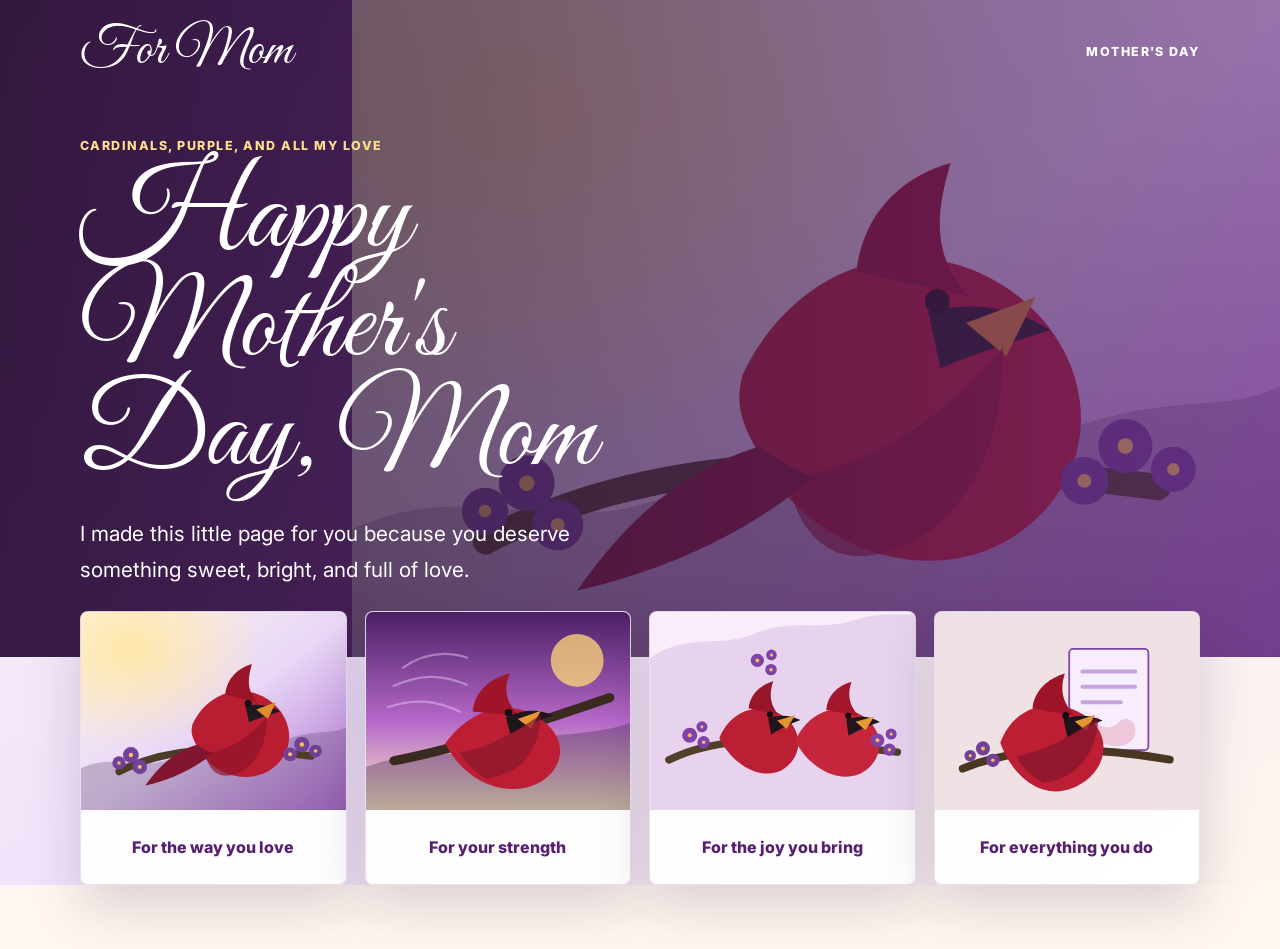
==== index.html @ 03bc569e "Initial commit" ====
<!DOCTYPE html>
<html lang="en">
<head>
    <meta charset="UTF-8">
    <meta name="viewport" content="width=device-width, initial-scale=1.0">
    <title>Happy Mother's Day</title>
    <link rel="preconnect" href="https://fonts.googleapis.com">
    <link rel="preconnect" href="https://fonts.gstatic.com" crossorigin>
    <link href="https://fonts.googleapis.com/css2?family=Great+Vibes&family=Inter:wght@400;500;700;800&display=swap" rel="stylesheet">
    <link rel="stylesheet" href="style.css">
</head>
<body>
    <header class="site-header">
        <nav class="nav">
            <a class="brand" href="index.html">For Mom</a>
            <span class="nav-note">Mother's Day</span>
        </nav>
        <section class="hero">
            <div class="hero-copy">
                <p class="eyebrow">Cardinals, purple, and all my love</p>
                <h1>Happy Mother's Day, Mom</h1>
                <p>
                    I made this little page for you because you deserve something sweet,
                    bright, and full of love.
                </p>
            </div>
        </section>
    </header>

    <main>
        <section class="gallery" aria-label="Mother's Day memories">
            <a class="memory-card" href="messages/love.html">
                <img src="assets/images/cardinal-love.svg" alt="A red cardinal among purple flowers">
                <span>For the way you love</span>
            </a>

            <a class="memory-card" href="messages/strength.html">
                <img src="assets/images/cardinal-strength.svg" alt="A cardinal sitting on a branch at sunrise">
                <span>For your strength</span>
            </a>

            <a class="memory-card" href="messages/joy.html">
                <img src="assets/images/cardinal-joy.svg" alt="Two cardinals with purple blossoms">
                <span>For the joy you bring</span>
            </a>

            <a class="memory-card" href="messages/thanks.html">
                <img src="assets/images/cardinal-thanks.svg" alt="A cardinal beside a purple Mother's Day note">
                <span>For everything you do</span>
            </a>
        </section>
    </main>
</body>
</html>
---- style.css ----
:root {
    --plum: #56206f;
    --violet: #8f47b5;
    --lavender: #f1e7fa;
    --rose: #ba1f33;
    --berry: #7f183f;
    --ink: #27152f;
    --cream: #fff8f0;
    --gold: #f1bb59;
    --leaf: #526b45;
    --shadow: 0 22px 55px rgba(57, 21, 71, 0.18);
}

* {
    box-sizing: border-box;
}

html {
    min-height: 100%;
    background: var(--cream);
}

body {
    margin: 0;
    min-height: 100%;
    font-family: "Inter", system-ui, -apple-system, BlinkMacSystemFont, "Segoe UI", sans-serif;
    color: var(--ink);
    background:
        radial-gradient(circle at 8% 12%, rgba(186, 31, 51, 0.15), transparent 28rem),
        linear-gradient(145deg, #fff8f0 0%, #f0e3fb 52%, #fff7ee 100%);
}

a {
    color: inherit;
}

.site-header {
    min-height: 54vh;
    position: relative;
    overflow: hidden;
    background:
        linear-gradient(90deg, rgba(39, 21, 47, 0.76), rgba(86, 32, 111, 0.55)),
        url("assets/images/cardinal-love.svg") center right / min(58rem, 100vw) no-repeat,
        linear-gradient(135deg, var(--plum), var(--violet));
    color: white;
}

.nav {
    width: min(1120px, calc(100% - 36px));
    margin: 0 auto;
    padding: 24px 0;
    display: flex;
    align-items: center;
    justify-content: space-between;
    gap: 16px;
}

.brand {
    font-family: "Great Vibes", cursive;
    font-size: clamp(2rem, 5vw, 3.4rem);
    line-height: 1;
    text-decoration: none;
}

.nav-note,
.eyebrow {
    text-transform: uppercase;
    font-size: 0.78rem;
    font-weight: 800;
    letter-spacing: 0.12em;
}

.hero {
    width: min(1120px, calc(100% - 36px));
    min-height: 38vh;
    margin: 0 auto;
    display: flex;
    align-items: center;
    padding: 36px 0 70px;
}

.hero-copy {
    max-width: 620px;
}

.eyebrow {
    margin: 0 0 12px;
    color: #ffde8c;
}

h1 {
    margin: 0;
    font-family: "Great Vibes", cursive;
    font-size: clamp(3.6rem, 10vw, 7.4rem);
    line-height: 0.92;
    font-weight: 400;
}

.hero p:last-child {
    max-width: 32rem;
    margin: 24px 0 0;
    font-size: clamp(1.05rem, 2vw, 1.3rem);
    line-height: 1.7;
}

.gallery {
    width: min(1120px, calc(100% - 36px));
    margin: -46px auto 64px;
    display: grid;
    grid-template-columns: repeat(4, minmax(0, 1fr));
    gap: 18px;
    position: relative;
    z-index: 2;
}

.memory-card {
    display: grid;
    grid-template-rows: auto minmax(74px, auto);
    overflow: hidden;
    border: 1px solid rgba(86, 32, 111, 0.13);
    border-radius: 8px;
    background: rgba(255, 255, 255, 0.92);
    text-decoration: none;
    box-shadow: var(--shadow);
    transition: transform 180ms ease, box-shadow 180ms ease;
}

.memory-card:hover,
.memory-card:focus-visible {
    transform: translateY(-5px);
    box-shadow: 0 28px 65px rgba(57, 21, 71, 0.23);
    outline: none;
}

.memory-card img {
    width: 100%;
    aspect-ratio: 4 / 3;
    object-fit: cover;
    display: block;
    background: var(--lavender);
}

.memory-card span {
    min-height: 74px;
    display: flex;
    align-items: center;
    justify-content: center;
    padding: 16px;
    text-align: center;
    color: var(--plum);
    font-weight: 800;
}

.message-page {
    display: grid;
    place-items: center;
    min-height: 100vh;
    padding: 28px 18px;
}

.message-wrap {
    width: min(820px, 100%);
}

.back-link {
    display: inline-flex;
    margin-bottom: 18px;
    color: var(--plum);
    font-weight: 800;
    text-decoration: none;
}

.back-link:hover,
.back-link:focus-visible {
    text-decoration: underline;
}

.message-card {
    overflow: hidden;
    border: 1px solid rgba(86, 32, 111, 0.12);
    border-radius: 8px;
    background: rgba(255, 255, 255, 0.94);
    box-shadow: var(--shadow);
}

.message-card img {
    width: 100%;
    max-height: 560px;
    object-fit: cover;
    display: block;
    background: var(--lavender);
}

.message-card h1,
.message-card p {
    width: min(650px, calc(100% - 40px));
    margin-left: auto;
    margin-right: auto;
    text-align: center;
}

.message-card h1 {
    margin-top: 34px;
    color: var(--plum);
    font-size: clamp(3rem, 10vw, 5.7rem);
}

.message-card p {
    margin-top: 16px;
    margin-bottom: 42px;
    font-size: clamp(1.05rem, 2.2vw, 1.35rem);
    line-height: 1.75;
}

@media (max-width: 860px) {
    .site-header {
        min-height: auto;
        background:
            linear-gradient(180deg, rgba(39, 21, 47, 0.7), rgba(86, 32, 111, 0.72)),
            url("assets/images/cardinal-love.svg") center bottom / 54rem no-repeat,
            linear-gradient(135deg, var(--plum), var(--violet));
    }

    .hero {
        min-height: 520px;
        align-items: flex-start;
        padding-top: 46px;
    }

    .gallery {
        grid-template-columns: repeat(2, minmax(0, 1fr));
        margin-top: 24px;
    }
}

@media (max-width: 560px) {
    .nav {
        align-items: flex-start;
        flex-direction: column;
    }

    .hero {
        min-height: 500px;
    }

    .gallery {
        grid-template-columns: 1fr;
    }
}
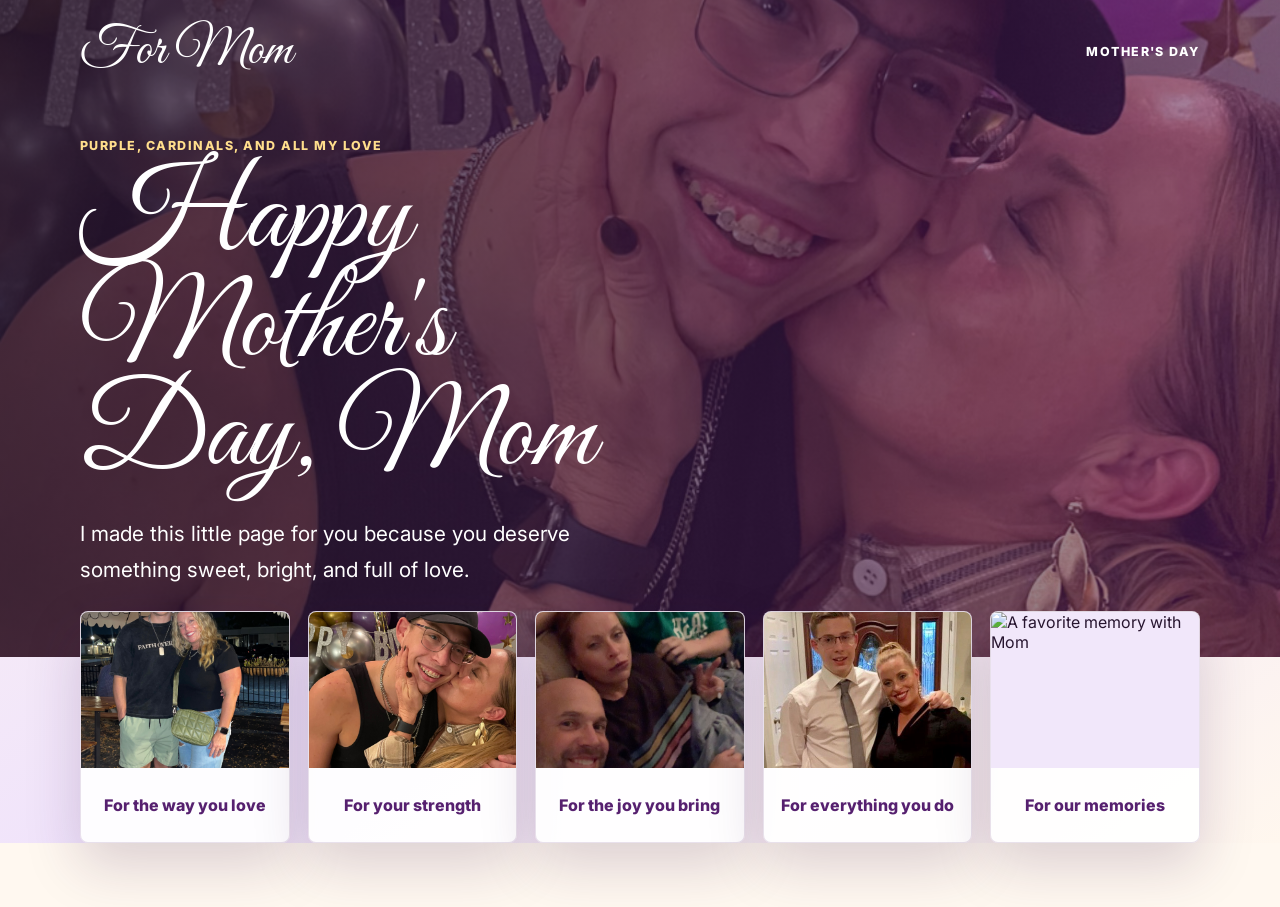
==== commit 119cb299: "Add photos to Mother's Day site" ====
--- a/index.html
+++ b/index.html
@@ -17,7 +17,7 @@
         </nav>
         <section class="hero">
             <div class="hero-copy">
-                <p class="eyebrow">Cardinals, purple, and all my love</p>
+                <p class="eyebrow">Purple, cardinals, and all my love</p>
                 <h1>Happy Mother's Day, Mom</h1>
                 <p>
                     I made this little page for you because you deserve something sweet,
@@ -30,23 +30,28 @@
     <main>
         <section class="gallery" aria-label="Mother's Day memories">
             <a class="memory-card" href="messages/love.html">
-                <img src="assets/images/cardinal-love.svg" alt="A red cardinal among purple flowers">
+                <img src="assets/images/mom-birthday.jpg" alt="Mom and Thomas smiling together outside at night">
                 <span>For the way you love</span>
             </a>
 
             <a class="memory-card" href="messages/strength.html">
-                <img src="assets/images/cardinal-strength.svg" alt="A cardinal sitting on a branch at sunrise">
+                <img src="assets/images/mom-party.jpg" alt="Mom kissing Thomas on the cheek in front of purple and gold balloons">
                 <span>For your strength</span>
             </a>
 
             <a class="memory-card" href="messages/joy.html">
-                <img src="assets/images/cardinal-joy.svg" alt="Two cardinals with purple blossoms">
+                <img src="assets/images/mom-family.jpg" alt="Family selfie on a couch">
                 <span>For the joy you bring</span>
             </a>
 
             <a class="memory-card" href="messages/thanks.html">
-                <img src="assets/images/cardinal-thanks.svg" alt="A cardinal beside a purple Mother's Day note">
+                <img src="assets/images/mom-formal.jpg" alt="Mom and Thomas dressed up together">
                 <span>For everything you do</span>
+            </a>
+
+            <a class="memory-card" href="messages/memories.html">
+                <img src="assets/images/mom-memory.jpg" alt="A favorite memory with Mom">
+                <span>For our memories</span>
             </a>
         </section>
     </main>
--- a/style.css
+++ b/style.css
@@ -39,8 +39,8 @@
     position: relative;
     overflow: hidden;
     background:
-        linear-gradient(90deg, rgba(39, 21, 47, 0.76), rgba(86, 32, 111, 0.55)),
-        url("assets/images/cardinal-love.svg") center right / min(58rem, 100vw) no-repeat,
+        linear-gradient(90deg, rgba(39, 21, 47, 0.84), rgba(86, 32, 111, 0.5)),
+        url("assets/images/mom-party.jpg") center right / cover no-repeat,
         linear-gradient(135deg, var(--plum), var(--violet));
     color: white;
 }
@@ -107,7 +107,7 @@
     width: min(1120px, calc(100% - 36px));
     margin: -46px auto 64px;
     display: grid;
-    grid-template-columns: repeat(4, minmax(0, 1fr));
+    grid-template-columns: repeat(auto-fit, minmax(190px, 1fr));
     gap: 18px;
     position: relative;
     z-index: 2;
@@ -217,7 +217,7 @@
         min-height: auto;
         background:
             linear-gradient(180deg, rgba(39, 21, 47, 0.7), rgba(86, 32, 111, 0.72)),
-            url("assets/images/cardinal-love.svg") center bottom / 54rem no-repeat,
+            url("assets/images/mom-party.jpg") center / cover no-repeat,
             linear-gradient(135deg, var(--plum), var(--violet));
     }
 
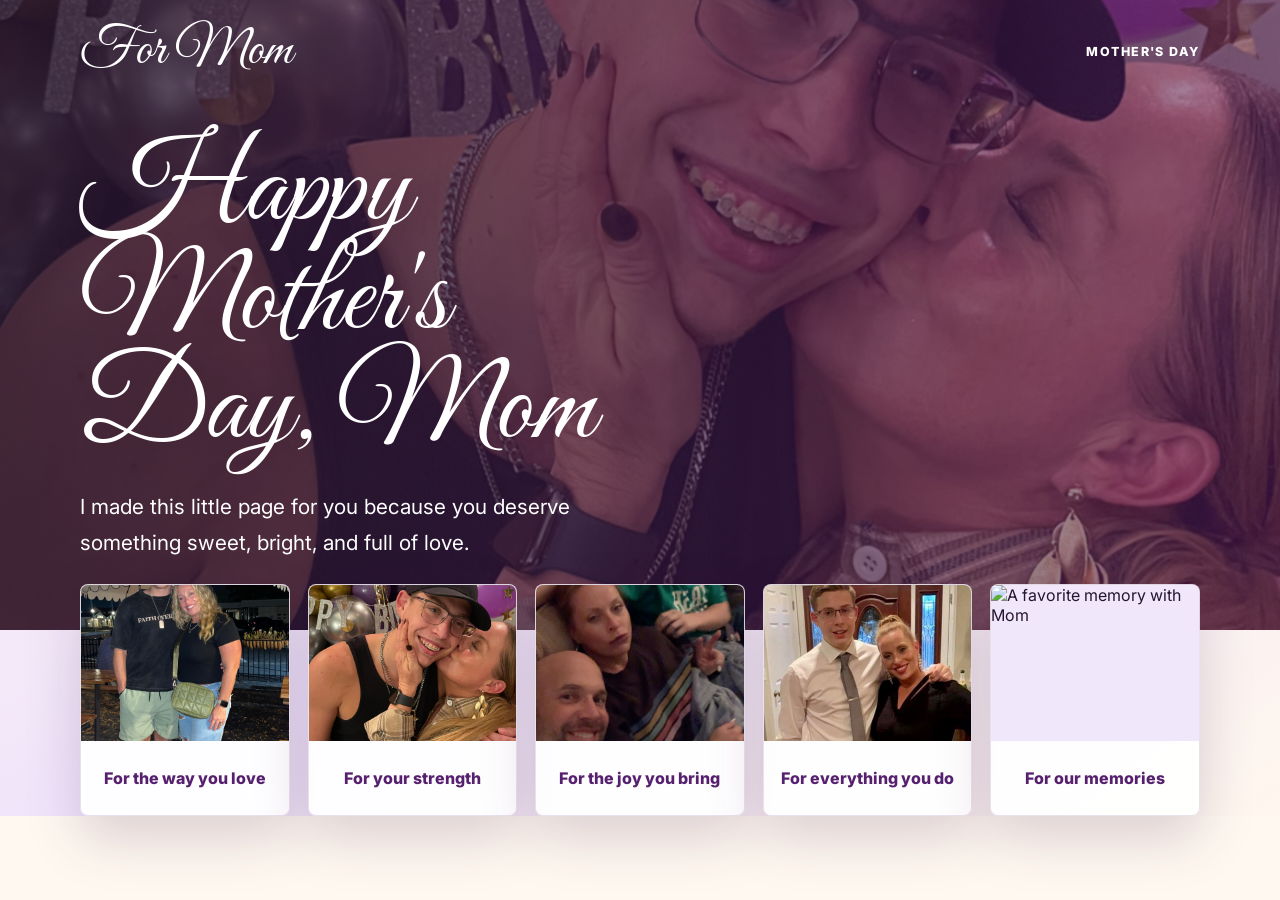
==== commit fbff26d5: "NO TOP TITLE" ====
--- a/index.html
+++ b/index.html
@@ -17,7 +17,6 @@
         </nav>
         <section class="hero">
             <div class="hero-copy">
-                <p class="eyebrow">Purple, cardinals, and all my love</p>
                 <h1>Happy Mother's Day, Mom</h1>
                 <p>
                     I made this little page for you because you deserve something sweet,
--- a/style.css
+++ b/style.css
@@ -216,34 +216,158 @@
     .site-header {
         min-height: auto;
         background:
-            linear-gradient(180deg, rgba(39, 21, 47, 0.7), rgba(86, 32, 111, 0.72)),
-            url("assets/images/mom-party.jpg") center / cover no-repeat,
+            linear-gradient(180deg, rgba(39, 21, 47, 0.56), rgba(39, 21, 47, 0.82)),
+            url("assets/images/mom-party.jpg") center top / cover no-repeat,
             linear-gradient(135deg, var(--plum), var(--violet));
     }
 
+    .nav {
+        width: min(100% - 28px, 1120px);
+        padding: 18px 0;
+    }
+
     .hero {
-        min-height: 520px;
-        align-items: flex-start;
-        padding-top: 46px;
+        width: min(100% - 28px, 1120px);
+        min-height: 62svh;
+        align-items: flex-end;
+        padding: 44px 0 34px;
     }
 
     .gallery {
+        width: min(100% - 28px, 1120px);
         grid-template-columns: repeat(2, minmax(0, 1fr));
-        margin-top: 24px;
-    }
-}
-
-@media (max-width: 560px) {
+        gap: 14px;
+        margin-top: 18px;
+        margin-bottom: 42px;
+    }
+
+    .message-page {
+        display: block;
+        padding: 14px;
+    }
+
+    .message-card img {
+        max-height: none;
+        aspect-ratio: 4 / 5;
+        object-fit: cover;
+    }
+
+    .message-card h1,
+    .message-card p {
+        width: min(100% - 28px, 650px);
+    }
+}
+
+@media (max-width: 620px) {
+    body {
+        background:
+            radial-gradient(circle at 0 0, rgba(186, 31, 51, 0.12), transparent 18rem),
+            linear-gradient(160deg, #fff8f0 0%, #f2e6fb 54%, #fff7ee 100%);
+    }
+
+    .site-header {
+        background:
+            linear-gradient(180deg, rgba(39, 21, 47, 0.36), rgba(39, 21, 47, 0.88)),
+            url("assets/images/mom-party.jpg") 54% top / cover no-repeat,
+            linear-gradient(135deg, var(--plum), var(--violet));
+    }
+
     .nav {
-        align-items: flex-start;
-        flex-direction: column;
+        align-items: center;
+        flex-direction: row;
+    }
+
+    .brand {
+        font-size: 2.65rem;
+    }
+
+    .nav-note {
+        font-size: 0.68rem;
+        letter-spacing: 0.1em;
     }
 
     .hero {
-        min-height: 500px;
+        min-height: 68svh;
+        padding-bottom: 28px;
+    }
+
+    .eyebrow {
+        margin-bottom: 10px;
+        font-size: 0.7rem;
+        line-height: 1.35;
+    }
+
+    h1 {
+        max-width: 9ch;
+        font-size: clamp(4.25rem, 18vw, 5.8rem);
+    }
+
+    .hero p:last-child {
+        max-width: 22rem;
+        margin-top: 18px;
+        font-size: 1rem;
+        line-height: 1.55;
     }
 
     .gallery {
         grid-template-columns: 1fr;
-    }
-}
+        gap: 16px;
+        margin-top: 16px;
+    }
+
+    .memory-card {
+        grid-template-rows: auto minmax(64px, auto);
+    }
+
+    .memory-card:hover {
+        transform: none;
+    }
+
+    .memory-card img {
+        aspect-ratio: 3 / 4;
+        object-fit: cover;
+    }
+
+    .memory-card:nth-child(2) img,
+    .memory-card:nth-child(3) img {
+        object-position: center top;
+    }
+
+    .memory-card:nth-child(4) img {
+        aspect-ratio: 1 / 1;
+    }
+
+    .memory-card span {
+        min-height: 64px;
+        padding: 14px 16px;
+        font-size: 1rem;
+    }
+
+    .back-link {
+        min-height: 44px;
+        align-items: center;
+        margin-bottom: 10px;
+    }
+
+    .message-card {
+        border-radius: 8px;
+    }
+
+    .message-card img {
+        aspect-ratio: auto;
+        max-height: 68svh;
+        object-fit: contain;
+    }
+
+    .message-card h1 {
+        margin-top: 26px;
+        font-size: clamp(3.1rem, 16vw, 4.9rem);
+    }
+
+    .message-card p {
+        margin-top: 12px;
+        margin-bottom: 32px;
+        font-size: 1.04rem;
+        line-height: 1.65;
+    }
+}
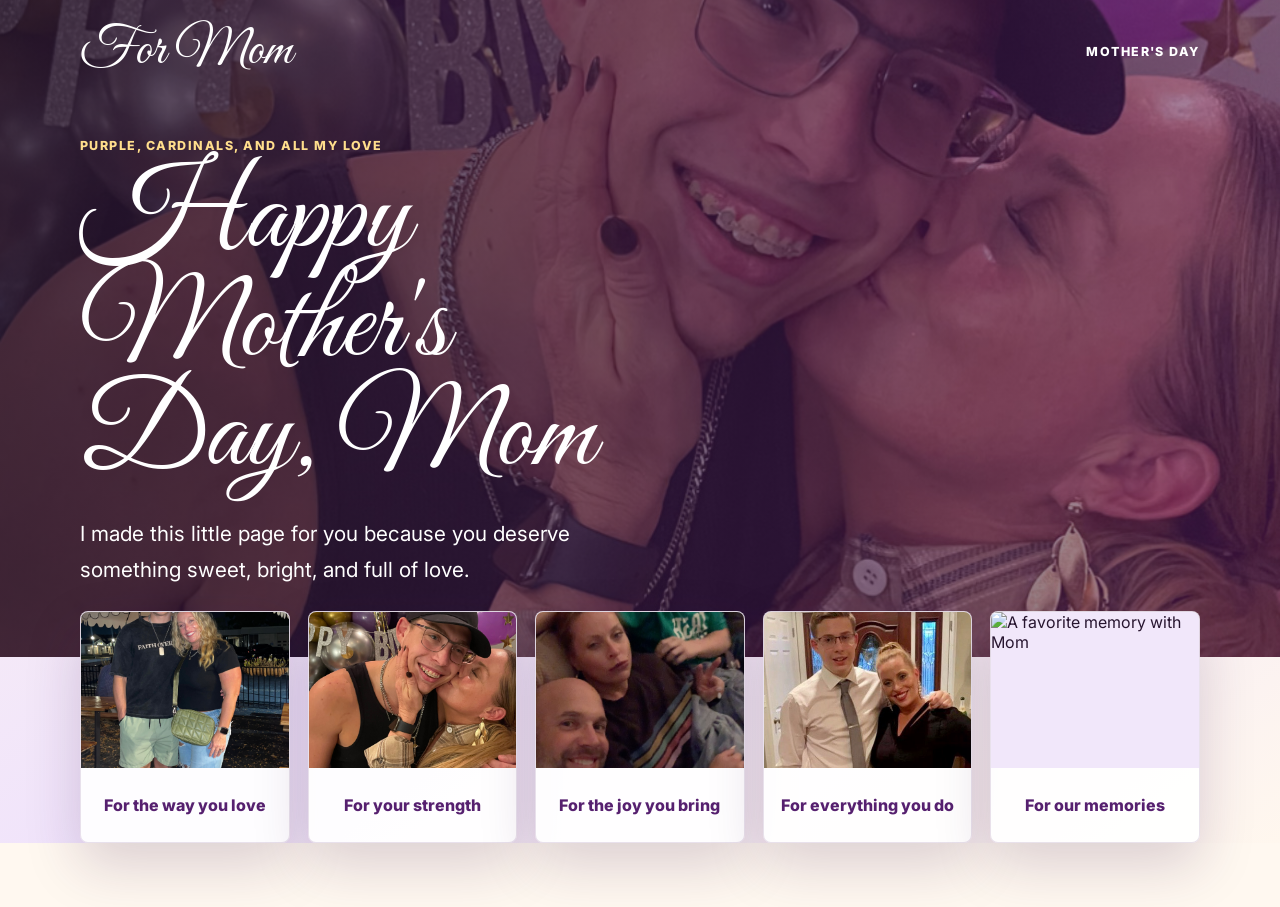
==== commit e083a7f1: "NO TOP TITLE" ====
--- a/index.html
+++ b/index.html
@@ -17,6 +17,7 @@
         </nav>
         <section class="hero">
             <div class="hero-copy">
+                <p class="eyebrow">Purple, cardinals, and all my love</p>
                 <h1>Happy Mother's Day, Mom</h1>
                 <p>
                     I made this little page for you because you deserve something sweet,
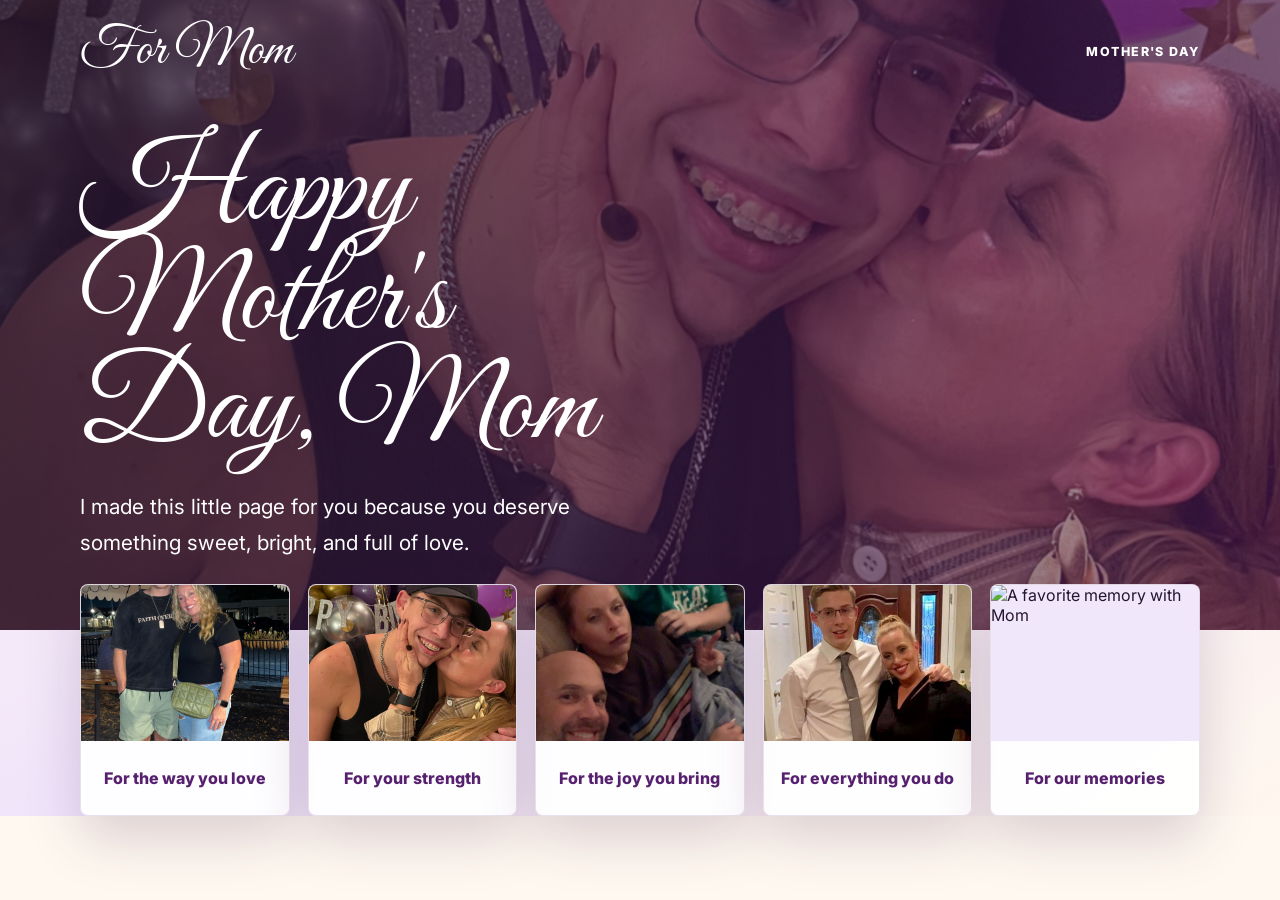
==== commit 33112a7b: "NO TOP TITLE" ====
--- a/index.html
+++ b/index.html
@@ -17,7 +17,6 @@
         </nav>
         <section class="hero">
             <div class="hero-copy">
-                <p class="eyebrow">Purple, cardinals, and all my love</p>
                 <h1>Happy Mother's Day, Mom</h1>
                 <p>
                     I made this little page for you because you deserve something sweet,
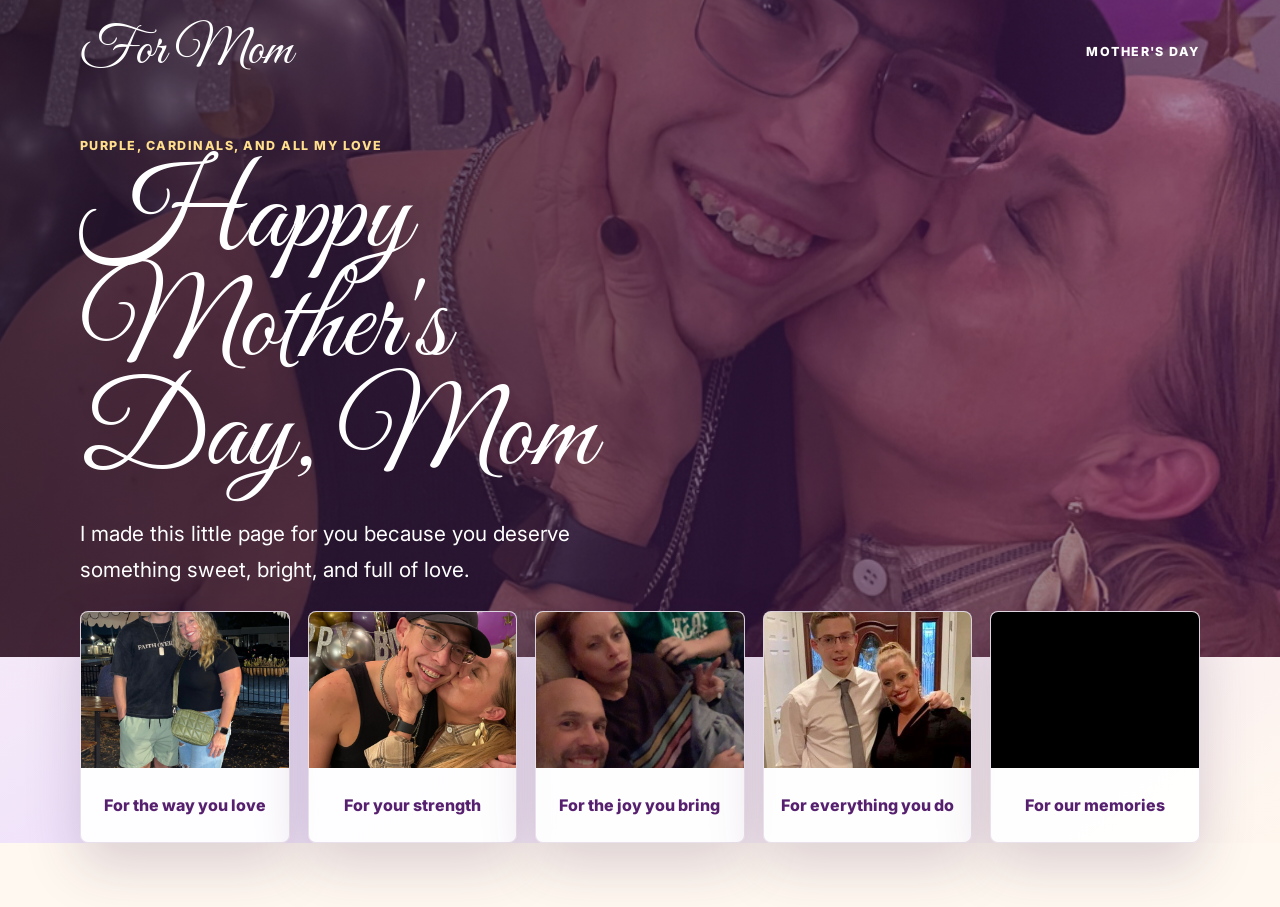
==== commit 72c63d72: "Add MOM photo collage" ====
--- a/index.html
+++ b/index.html
@@ -17,6 +17,7 @@
         </nav>
         <section class="hero">
             <div class="hero-copy">
+                <p class="eyebrow">Purple, cardinals, and all my love</p>
                 <h1>Happy Mother's Day, Mom</h1>
                 <p>
                     I made this little page for you because you deserve something sweet,
@@ -49,7 +50,7 @@
             </a>
 
             <a class="memory-card" href="messages/memories.html">
-                <img src="assets/images/mom-memory.jpg" alt="A favorite memory with Mom">
+                <img src="assets/images/mom-collage/collage-01.jpg" alt="Mom and Thomas sitting together at night">
                 <span>For our memories</span>
             </a>
         </section>
--- a/style.css
+++ b/style.css
@@ -212,6 +212,53 @@
     line-height: 1.75;
 }
 
+.collage-wrap {
+    width: min(1180px, 100%);
+}
+
+.mom-collage-section {
+    margin-top: 28px;
+    padding: clamp(20px, 4vw, 34px);
+    border: 1px solid rgba(86, 32, 111, 0.12);
+    border-radius: 8px;
+    background: rgba(255, 255, 255, 0.94);
+    box-shadow: var(--shadow);
+}
+
+.mom-collage-section h2 {
+    margin: 0 0 18px;
+    font-family: "Great Vibes", cursive;
+    font-size: clamp(4.2rem, 12vw, 8rem);
+    line-height: 0.9;
+    font-weight: 400;
+    text-align: center;
+    color: var(--plum);
+}
+
+.mom-collage {
+    display: grid;
+    grid-template-columns: repeat(15, minmax(0, 1fr));
+    gap: clamp(3px, 0.65vw, 8px);
+}
+
+.collage-tile {
+    aspect-ratio: 1;
+    border-radius: 5px;
+}
+
+.collage-tile.is-photo {
+    overflow: hidden;
+    background: var(--lavender);
+    box-shadow: 0 5px 14px rgba(57, 21, 71, 0.18);
+}
+
+.collage-tile img {
+    width: 100%;
+    height: 100%;
+    display: block;
+    object-fit: cover;
+}
+
 @media (max-width: 860px) {
     .site-header {
         min-height: auto;
@@ -256,6 +303,11 @@
     .message-card p {
         width: min(100% - 28px, 650px);
     }
+
+    .mom-collage-section {
+        margin-top: 18px;
+        padding: 16px;
+    }
 }
 
 @media (max-width: 620px) {
@@ -370,4 +422,20 @@
         font-size: 1.04rem;
         line-height: 1.65;
     }
-}
+
+    .collage-page {
+        padding: 10px;
+    }
+
+    .mom-collage-section h2 {
+        margin-bottom: 14px;
+    }
+
+    .mom-collage {
+        gap: 3px;
+    }
+
+    .collage-tile {
+        border-radius: 3px;
+    }
+}
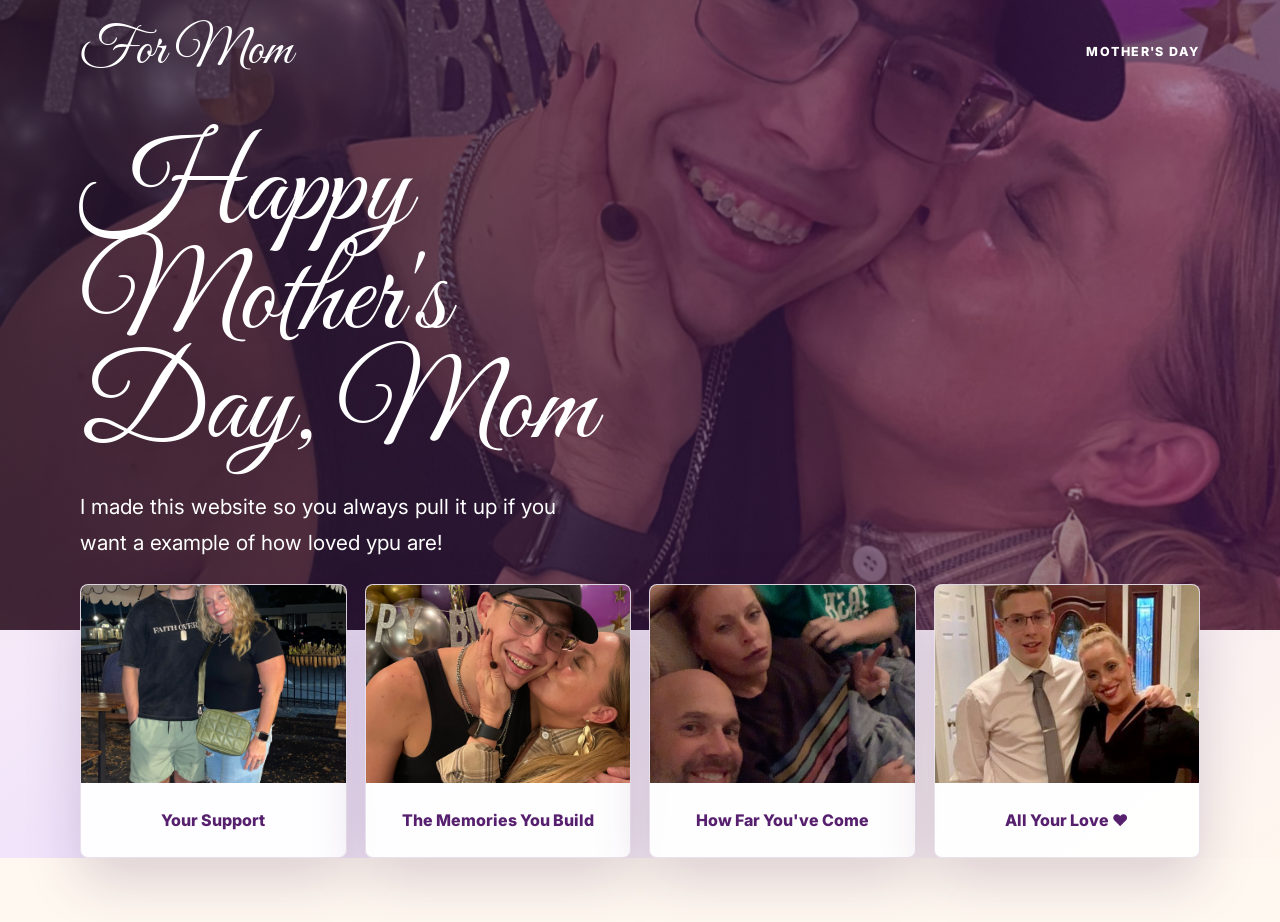
==== commit 3da27ba5: "all" ====
--- a/index.html
+++ b/index.html
@@ -17,41 +17,30 @@
         </nav>
         <section class="hero">
             <div class="hero-copy">
-                <p class="eyebrow">Purple, cardinals, and all my love</p>
                 <h1>Happy Mother's Day, Mom</h1>
                 <p>
-                    I made this little page for you because you deserve something sweet,
-                    bright, and full of love.
+                    I made this website so you always pull it up if you want a example of how loved ypu are!
                 </p>
             </div>
         </section>
     </header>
-
     <main>
         <section class="gallery" aria-label="Mother's Day memories">
             <a class="memory-card" href="messages/love.html">
                 <img src="assets/images/mom-birthday.jpg" alt="Mom and Thomas smiling together outside at night">
-                <span>For the way you love</span>
+                <span>Your Support</span>
             </a>
-
             <a class="memory-card" href="messages/strength.html">
                 <img src="assets/images/mom-party.jpg" alt="Mom kissing Thomas on the cheek in front of purple and gold balloons">
-                <span>For your strength</span>
+                <span>The Memories You Build</span>
             </a>
-
             <a class="memory-card" href="messages/joy.html">
                 <img src="assets/images/mom-family.jpg" alt="Family selfie on a couch">
-                <span>For the joy you bring</span>
+                <span>How Far You've Come</span>
             </a>
-
             <a class="memory-card" href="messages/thanks.html">
                 <img src="assets/images/mom-formal.jpg" alt="Mom and Thomas dressed up together">
-                <span>For everything you do</span>
-            </a>
-
-            <a class="memory-card" href="messages/memories.html">
-                <img src="assets/images/mom-collage/collage-01.jpg" alt="Mom and Thomas sitting together at night">
-                <span>For our memories</span>
+                <span>All Your Love ❤️</span>
             </a>
         </section>
     </main>
